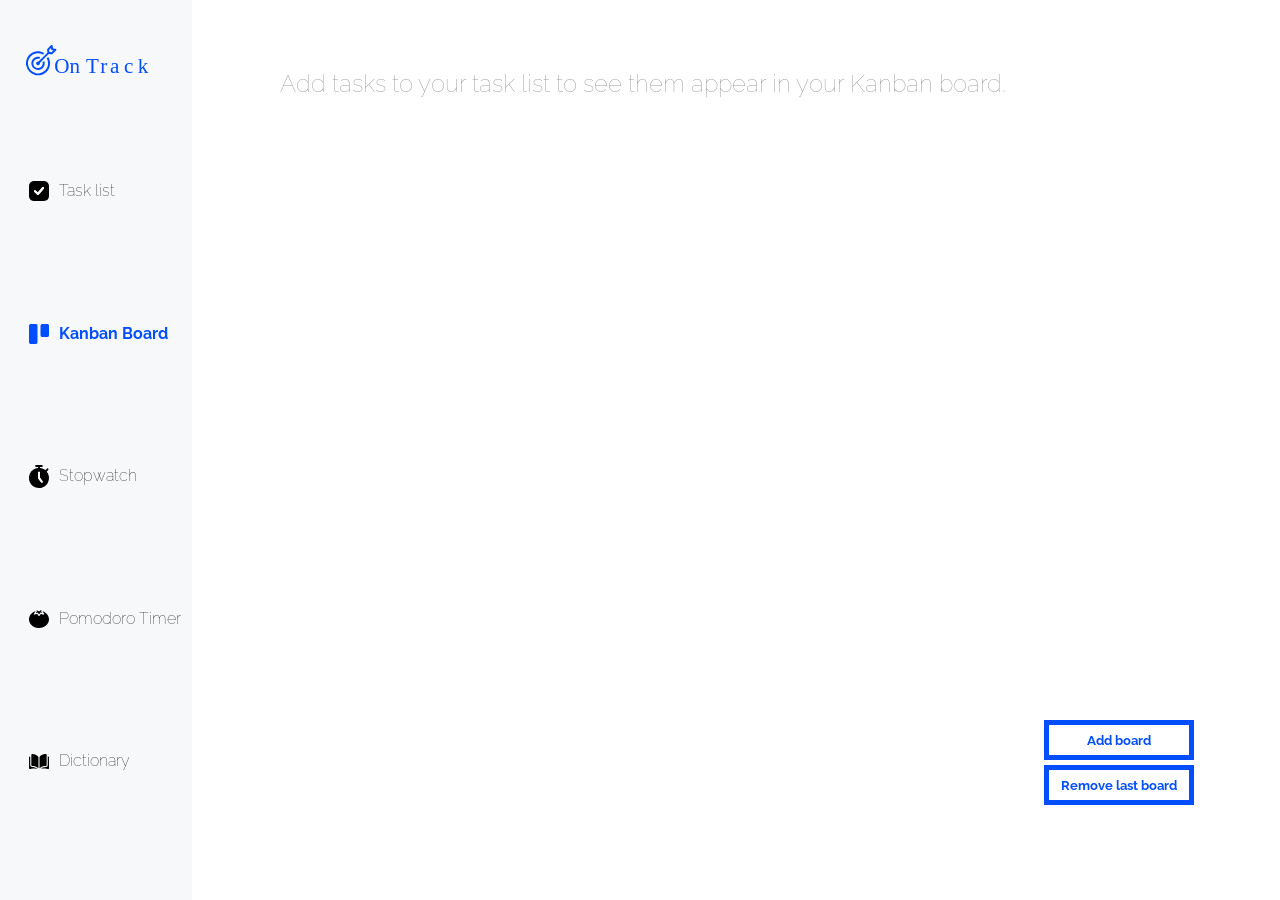
==== kanban.html @ 49a58535 "Add files via upload" ====
<!DOCTYPE html>
<html lang="en">
<head>
  <title>Kanban Board</title>
  <meta charset="UTF-8" />
  <meta name="viewport" content="width=device-width,initial-scale=1" />
  <meta name="description" content="" />
  <link rel="icon" href = "icons/aim.svg">
  <link rel="stylesheet" href="scss/kanban.css">
  <link rel="stylesheet" href="scss/music.css">
  <link rel="stylesheet" href="scss/logo.css">
  <link rel="stylesheet" href="scss/layout.css">
  <link rel="stylesheet" href="scss/typography.css">
  <link rel="stylesheet" href="scss/navbar.css">


  <link rel="stylesheet" href="jkanban/jkanban.min.css">
  <link rel="preconnect" href="https://fonts.googleapis.com">
  <link rel="preconnect" href="https://fonts.gstatic.com" crossorigin>
  <link href="https://fonts.googleapis.com/css2?family=Raleway:wght@300;400&family=Roboto:wght@300;400&display=swap" rel="stylesheet">
</head>

<body>
  <div class="grid-container">
    <img src="icons/aim_ontrack.svg" id="logo">
    <nav class="nav">
      <div id="navbar">
        <div id="navContent">
          <a href = "index.html"><img class="navIcon" src="icons/tasksblack.svg"><h4>Task list</h4></a>
          <a href = "kanban.html"><img class="navIcon" src="icons/kanbanblue.svg"><h4 id="selected">Kanban Board</h4></a>
          <a href = "stopwatch.html"><img class="navIcon" src="icons/stopwatchblack.svg"><h4>Stopwatch</h4></a>
          <a href = "pomodoro.html"><img class="navIcon" src="icons/pomoblack.svg"><h4>Pomodoro Timer</h4></a>
          <a href = "dictionary.html"><img class="navIcon" src="icons/dictionaryblack.svg"><h4>Dictionary</h4></a>
        </div>
      </div>
    </nav>
    
    <header class="header"></header>

    <main class="main">
      <div id="kanban_container">
        <h3 id="whenEmpty">Add tasks to your task list to see them appear in your Kanban board.</h3>
      </div>
      <button class="btn btn-success" id="addDefault">Add board</button>
      <button class="btn btn-danger" id="removeButton">Remove last board</button>
      <iframe id="music_player" src="https://open.spotify.com/embed/playlist/471N195f5jAVs086lzYglw?utm_source=generator" width="100%" height="80" frameBorder="0" allowfullscreen="" allow="autoplay; clipboard-write; encrypted-media; fullscreen; picture-in-picture"></iframe>
    </main>
  </div>
<script src="mainkanban.js" type="module"></script>

</body>

</html>
---- scss/kanban.css ----
@import 'layout';
@import 'typography';
@import 'navbar';

#whenEmpty{
    position: absolute;
    top: 5%;
    margin-left: 1%;
    max-width: 60%;
    font-size: 24px;
    font-family: 'Raleway', sans-serif;
    color: #969696;
}

@media (max-width: 1170px){
    #whenEmpty{
    position: relative;
    margin-left: 4%;
    margin-bottom: 10%;
    max-width: 70%;
    }
}
---- scss/music.css ----
#music_player{
    position: fixed;
    top: 93%;
    left: 0;
    width: 15%;
    z-index: 1000;
}

@media (max-width: 1170px){
    #music_player{
        position: fixed;
        top: 92%;
        left: 0;
        width: 15%;
        z-index: 1000;
    }
}
---- scss/logo.css ----
#logo{
    position: fixed;
    width: 10%;
    top: 5%;
    left: 2%;
    z-index: 1000;
}
---- scss/layout.css ----
.grid-container {
  display: -ms-grid;
  display: grid;
  grid-auto-columns: 1fr;
  -ms-grid-columns: 0.6fr 1.2fr 1.2fr;
      grid-template-columns: 0.6fr 1.2fr 1.2fr;
  -ms-grid-rows: 0.5fr 1.5fr 1fr;
      grid-template-rows: 0.5fr 1.5fr 1fr;
  gap: 10px 10px;
      grid-template-areas: "nav header header" "nav main main" "nav main main";
}

nav {  
  -ms-grid-row: 1;
  -ms-grid-row-span: 3;
  -ms-grid-column: 1;
  grid-area: nav;
  position: relative;
}

header {
  -ms-grid-row: 1;
  -ms-grid-column: 2;
  -ms-grid-column-span: 2;
  grid-area: header;
}

main {
  -ms-grid-row: 2;
  -ms-grid-row-span: 2;
  -ms-grid-column: 2;
  -ms-grid-column-span: 2;
  grid-area: main;
}
---- scss/typography.css ----
h4 {
    color: black;
    font-size: 16px;
    font-family: 'Raleway', sans-serif;
    font-weight: lighter;
    margin-left: 10px;
    }
    
      
h4:hover{
        color: #034EFC;
      }

h1{
    font-size: 24px;
    font-family: 'Roboto';
    font-weight: bold;
}

h2{
    font-size: 20px;
    font-family: 'Roboto';
    font-weight: lighter;
}

h3{
    font-size: 18px;
    font-family: 'Roboto';
    font-weight: lighter;
}

h5{
    font-size: 16px;
    font-family: 'Roboto';
    font-weight: bold;
}

h6{
    font-size: 16px;
    font-family: 'Raleway', sans-serif;
    font-weight: lighter;
}
---- scss/navbar.css ----
@import 'typography';

a{
    text-decoration: none;
    display: flex;
    align-items: center;
    justify-content: left;
    cursor: pointer;
    }
    
#navbar{
    position: fixed;
    top: 0;
    left: 0;
    width: 15%;
    height: 100%;
    background: #F6F8FA;
    line-height: 100px;
    z-index: 500;
  }

#selected{
font-weight: bold;
font-family: 'Raleway', sans-serif;
color: #034EFC;
}


.navIcon{
  width: 20px;
  margin-left: 15%;
}

#navContent{
  margin-top: 120px;
}

@media (max-width: 1170px){
  h4{
    display: none;
  }
  .navIcon{
    width: 30px;
    margin-top: 25px;
    margin-bottom: 100px;
    margin-left: 35%;
  }
  #navBar{
    width: 5%;
  }
}
---- jkanban/jkanban.min.css ----
.kanban-container{
    margin-top:50px;
    position:relative;
    box-sizing:border-box;
    width:auto;
}

.kanban-container *{
    box-sizing:border-box;
}

.kanban-container:after{
    clear:both;
    display:block;
    content:"";
}

.kanban-board{
    background-color: #f9f9f9; 
    padding: 20px 20px 250px 20px; 
    position:relative;
    float:left; 
    border-radius: 5px; 
    transition:all .3s cubic-bezier(.23,1,.32,1)
}

.kanban-board.disabled-board{
    opacity:.3
}

.kanban-board.is-moving.gu-mirror{
    transform:rotate(3deg)
}

.kanban-board.is-moving.gu-mirror .kanban-drag{
    overflow:hidden;
    padding-right:50px
}

.kanban-board header{
    border-bottom: 5px solid #e2e4e6;
    font-size: 24px;
    font-family: 'Roboto';
    font-weight: bold;
    padding:15px
}

.kanban-board header:hover{
    border-bottom: 15px solid #034EFC;
    font-weight: bold;
}

.kanban-board header .kanban-title-board{
    font-weight:700;
    margin:-10px;
    padding:0;
    display:inline
}

.kanban-board header .kanban-title-button{
    float:right
}

.kanban-board .kanban-drag{
    min-height:200px;
    padding:20px
}

.kanban-board:after{
    clear:both;
    display:block;
    content:""
}

.kanban-item{
    box-shadow: -5px 5px 5px 1px rgba(0, 0, 0, 0.186);
    font-family:'Raleway', sans-serif;
    background: white; 
    color:#034EFC; 
    border: 2px solid #034EFC;
    border-radius: 10px; 
    padding:15px;
    margin-bottom:20px;
    transition:all .3s cubic-bezier(.23,1,.32,1);
    animation:append-animate .3s cubic-bezier(.23,1,.32,1)
}

@keyframes append-animate{from{transform:translateY(-20px)}to{transform:translateY(0)}}

.kanban-item:hover{
    cursor:move
}

.kanban-item:last-child{
    margin:0
}

.kanban-item.is-moving.gu-mirror{
    transform:rotate(3deg);
    height:auto!important
}

.gu-mirror{
    position:fixed!important;
    margin:0!important;
    z-index:9999!important
}

.gu-hide{
    display:none!important
}

.gu-unselectable{
    -webkit-user-select:none!important;
    -moz-user-select:none!important;
    -ms-user-select:none!important;
    user-select:none!important;
}

.gu-transit{
    opacity:.2!important;
    transform:rotate(0)!important;
}

.drag_handler{
    background:#fff;
    border-radius:50%;
    width:24px;
    height:24px;
    position:relative;
    float:left;
    top:-3px;
    margin-right:4px;
}

.drag_handler:hover{
    cursor:move
}

.drag_handler_icon{
    position:relative;
    display:block;
    background:#000;
    width:24px;
    height:2px;
    top:12px;
    transition:.5s ease-in-out
}

.drag_handler_icon:after,.drag_handler_icon:before{
    background:#000;
    content:'';
    display:block;
    width:100%;
    height:100%;
    position:absolute;
    transition:.5s ease-in-out;
}

.drag_handler_icon:before{
    top:6px;
}
.drag_handler_icon:after{
    bottom:6px;
}

#removeButton{
    position: fixed;
    top: 85%;
    left: 80%;
    width: 150px;
    height: 40px;
    margin-left: 20px;
    font-family: 'Raleway', sans-serif;
    border: 5px solid #034EFC;
    background-color: transparent;
    color: #034EFC;
    font-weight: bold;
    cursor: pointer;
}

#addDefault{
    top: 80%;
    left: 80%;
    position: fixed;
    width: 150px;
    height: 40px;
    margin-left: 20px;
    font-family: 'Raleway', sans-serif;
    border: 5px solid #034EFC;
    background-color: transparent;
    color: #034EFC;
    font-weight: bold;
    cursor: pointer;
}

#addDefault:hover{
    background-color: #034EFC;
    color: white;
}

#removeButton:hover{
    background-color: #034EFC;
    color: white;
}

.kanban-board header:hover{
    cursor: move;
}

.kanban-title-board{
    cursor: text;
}

.full{
    background: #034EFC; 
    color:white;
}

@media (max-width: 1170px){
    
    .kanban-board{
        padding: 20px 20px 150px 20px; 
    }

    #removeButton{
        top: 85%;
        left: 70%;
        }

    #addDefault{
        top: 80%;
        left: 70%;
        }
    }
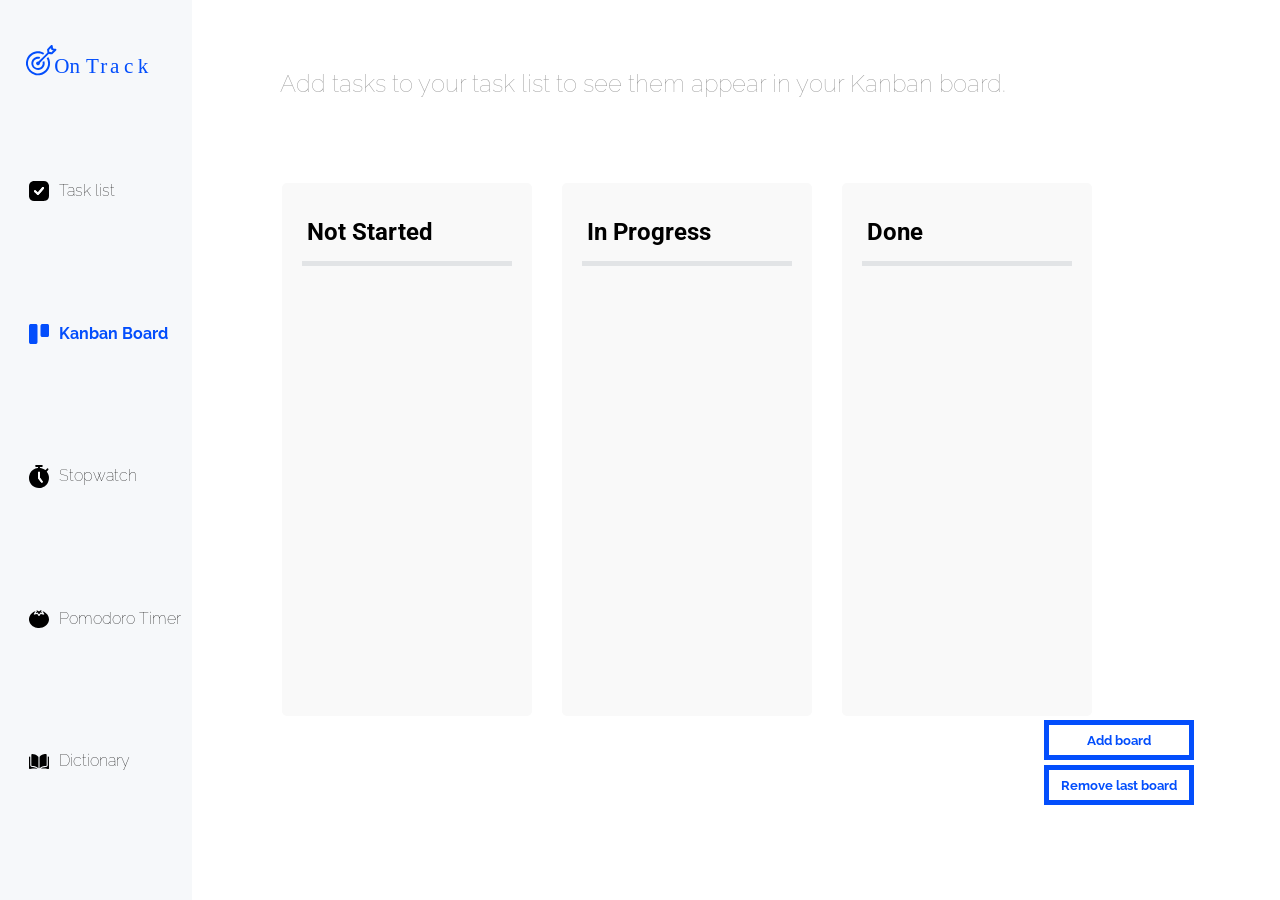
==== commit 722b0df3: "fixed" ====
--- a/kanban.html
+++ b/kanban.html
@@ -46,7 +46,8 @@
       <iframe id="music_player" src="https://open.spotify.com/embed/playlist/471N195f5jAVs086lzYglw?utm_source=generator" width="100%" height="80" frameBorder="0" allowfullscreen="" allow="autoplay; clipboard-write; encrypted-media; fullscreen; picture-in-picture"></iframe>
     </main>
   </div>
-<script src="mainkanban.js" type="module"></script>
+  <script src="jkanban/jkanban.js"></script>
+  <script src="mainkanban.js"></script>
 
 </body>
 
